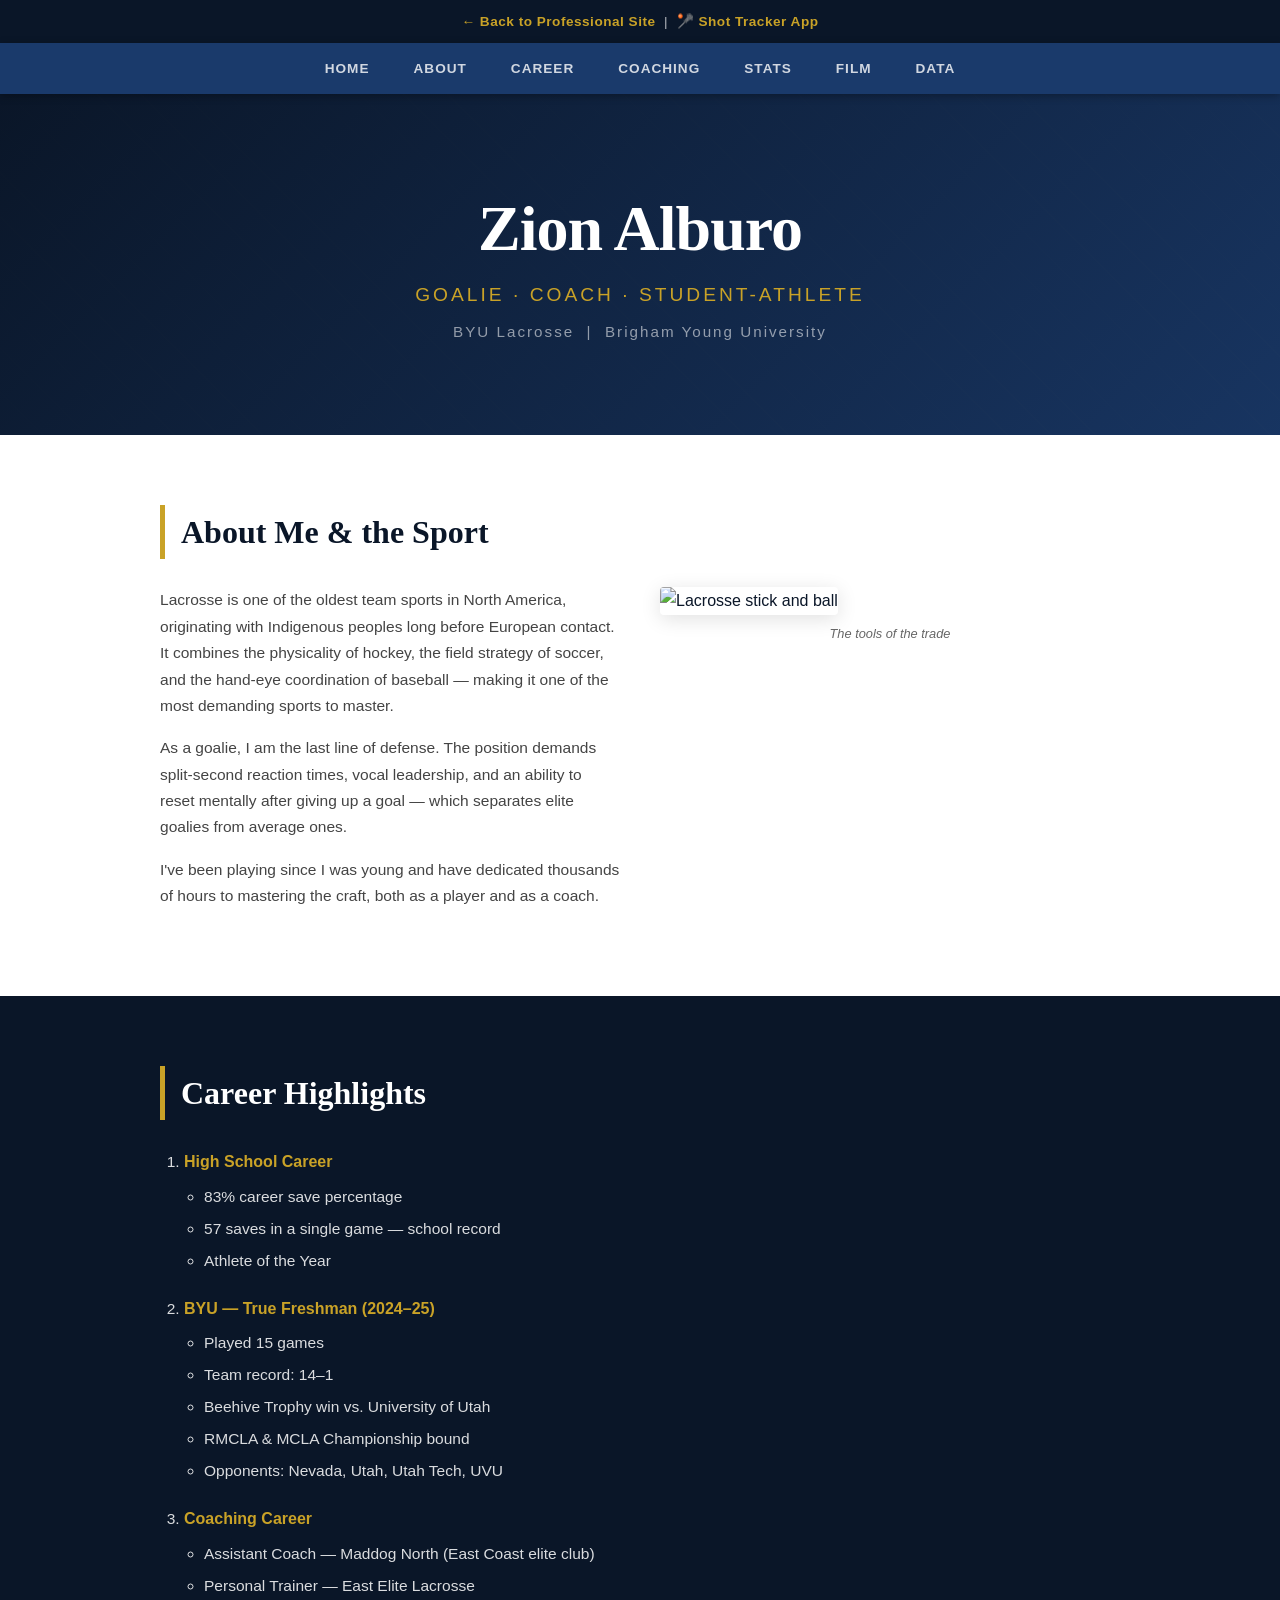
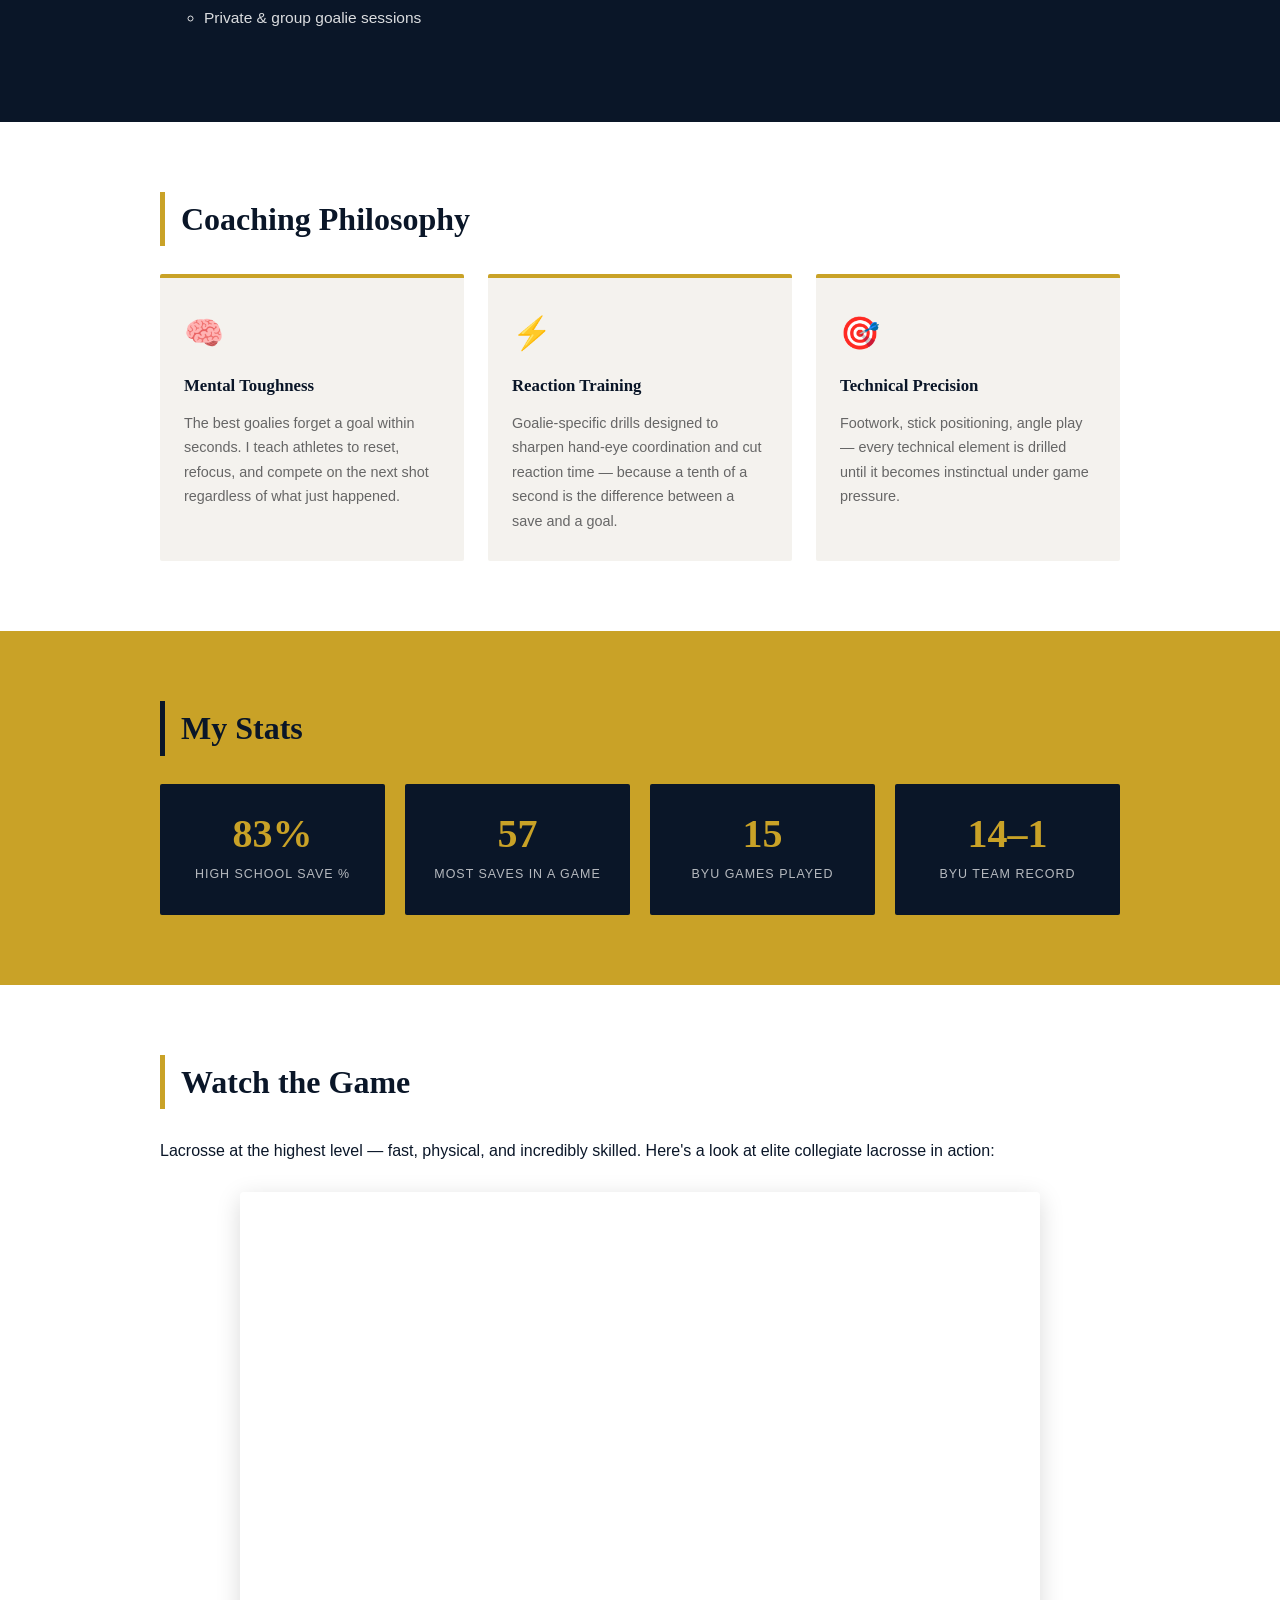
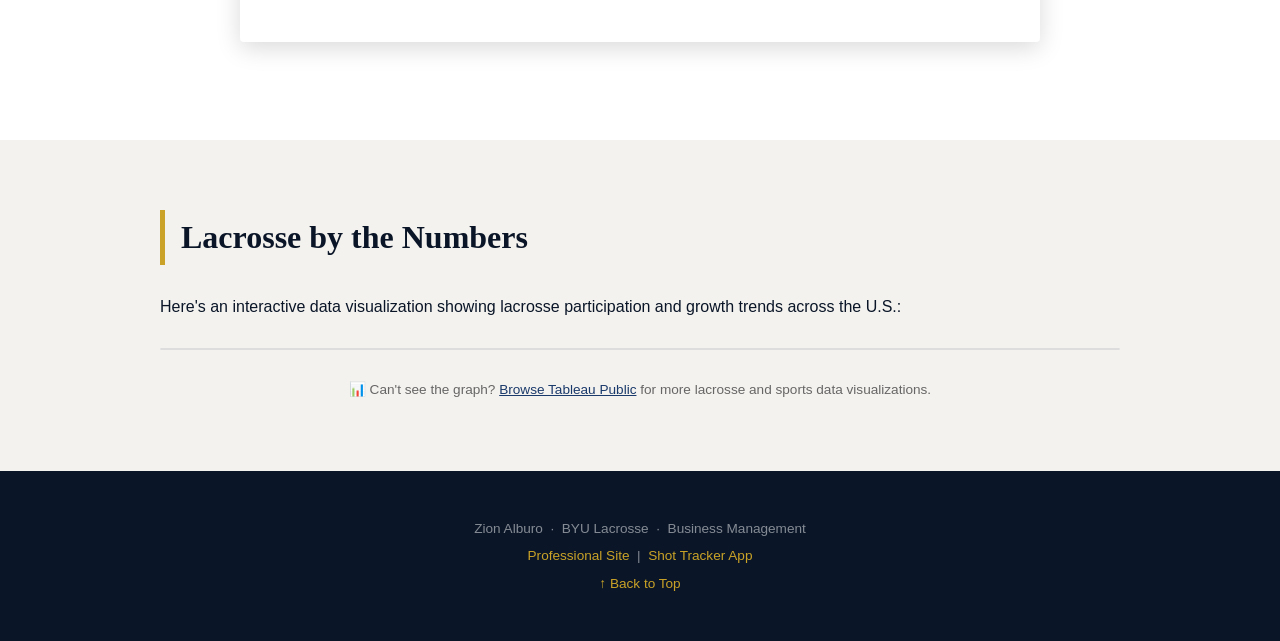
==== lacrosse.html @ 1506239b "Add files via upload" ====
<!DOCTYPE html>
<html lang="en">
<head>
  <meta charset="UTF-8" />
  <meta name="viewport" content="width=device-width, initial-scale=1.0"/>
  <title>Zion's Lacrosse Page</title>
  <link rel="stylesheet" href="lacrosse-style.css" />
</head>
<body>

  <!-- Navigation back to professional pages -->
  <div class="top-bar">
    <a href="index.html">← Back to Professional Site</a>
    &nbsp;|&nbsp;
    <a href="shot-tracker.html">🥍 Shot Tracker App</a>
  </div>

  <!-- On-page anchor nav -->
  <nav class="scratch-nav">
    <a href="#top">Home</a>
    <a href="#about">About</a>
    <a href="#career">Career</a>
    <a href="#coaching">Coaching</a>
    <a href="#stats">Stats</a>
    <a href="#video">Film</a>
    <a href="#graph">Data</a>
  </nav>

  <!-- Hero -->
  <div id="top" class="hero-section">
    <div class="hero-content">
      <h1>Zion Alburo</h1>
      <p class="hero-sub">Goalie · Coach · Student-Athlete</p>
      <p class="hero-sub2">BYU Lacrosse &nbsp;|&nbsp; Brigham Young University</p>
    </div>
  </div>

  <!-- About -->
  <div id="about" class="content-section">
    <div class="section-inner">
      <h2>About Me &amp; the Sport</h2>
      <div class="about-grid">
        <div class="about-text">
          <p>Lacrosse is one of the oldest team sports in North America, originating with Indigenous peoples long before European contact. It combines the physicality of hockey, the field strategy of soccer, and the hand-eye coordination of baseball — making it one of the most demanding sports to master.</p>
          <p>As a goalie, I am the last line of defense. The position demands split-second reaction times, vocal leadership, and an ability to reset mentally after giving up a goal — which separates elite goalies from average ones.</p>
          <p>I've been playing since I was young and have dedicated thousands of hours to mastering the craft, both as a player and as a coach.</p>
        </div>
        <div class="about-image">
          <img src="https://upload.wikimedia.org/wikipedia/commons/thumb/3/38/Lacrosse_stick_and_ball.jpg/640px-Lacrosse_stick_and_ball.jpg" alt="Lacrosse stick and ball" />
          <p class="img-caption">The tools of the trade</p>
        </div>
      </div>
    </div>
  </div>

  <!-- Career Highlights -->
  <div id="career" class="career-section">
    <div class="section-inner">
      <h2>Career Highlights</h2>

      <!-- Ordered list with embedded unordered list -->
      <ol class="career-list">
        <li>
          <strong>High School Career</strong>
          <ul>
            <li>83% career save percentage</li>
            <li>57 saves in a single game — school record</li>
            <li>Athlete of the Year</li>
          </ul>
        </li>
        <li>
          <strong>BYU — True Freshman (2024–25)</strong>
          <ul>
            <li>Played 15 games</li>
            <li>Team record: 14–1</li>
            <li>Beehive Trophy win vs. University of Utah</li>
            <li>RMCLA & MCLA Championship bound</li>
            <li>Opponents: Nevada, Utah, Utah Tech, UVU</li>
          </ul>
        </li>
        <li>
          <strong>Coaching Career</strong>
          <ul>
            <li>Assistant Coach — Maddog North (East Coast elite club)</li>
            <li>Personal Trainer — East Elite Lacrosse</li>
            <li>Private &amp; group goalie sessions</li>
          </ul>
        </li>
      </ol>
    </div>
  </div>

  <!-- Coaching -->
  <div id="coaching" class="content-section">
    <div class="section-inner">
      <h2>Coaching Philosophy</h2>
      <div class="coaching-grid">
        <div class="coaching-card">
          <div class="coaching-icon">🧠</div>
          <h3>Mental Toughness</h3>
          <p>The best goalies forget a goal within seconds. I teach athletes to reset, refocus, and compete on the next shot regardless of what just happened.</p>
        </div>
        <div class="coaching-card">
          <div class="coaching-icon">⚡</div>
          <h3>Reaction Training</h3>
          <p>Goalie-specific drills designed to sharpen hand-eye coordination and cut reaction time — because a tenth of a second is the difference between a save and a goal.</p>
        </div>
        <div class="coaching-card">
          <div class="coaching-icon">🎯</div>
          <h3>Technical Precision</h3>
          <p>Footwork, stick positioning, angle play — every technical element is drilled until it becomes instinctual under game pressure.</p>
        </div>
      </div>
    </div>
  </div>

  <!-- Stats -->
  <div id="stats" class="stats-section">
    <div class="section-inner">
      <h2>My Stats</h2>
      <div class="stats-grid">
        <div class="stat-box">
          <span class="stat-num">83%</span>
          <span class="stat-lbl">High School Save %</span>
        </div>
        <div class="stat-box">
          <span class="stat-num">57</span>
          <span class="stat-lbl">Most Saves in a Game</span>
        </div>
        <div class="stat-box">
          <span class="stat-num">15</span>
          <span class="stat-lbl">BYU Games Played</span>
        </div>
        <div class="stat-box">
          <span class="stat-num">14–1</span>
          <span class="stat-lbl">BYU Team Record</span>
        </div>
      </div>
    </div>
  </div>

  <!-- Video -->
  <div id="video" class="content-section">
    <div class="section-inner">
      <h2>Watch the Game</h2>
      <p>Lacrosse at the highest level — fast, physical, and incredibly skilled. Here's a look at elite collegiate lacrosse in action:</p>
      <div class="video-wrap">
        <iframe
          width="800"
          height="450"
          src="https://www.youtube.com/embed/gV1KN4jLEVA"
          title="Lacrosse Highlights"
          frameborder="0"
          allow="accelerometer; autoplay; clipboard-write; encrypted-media; gyroscope; picture-in-picture"
          allowfullscreen>
        </iframe>
      </div>
    </div>
  </div>

  <!-- Tableau Graph -->
  <div id="graph" class="content-section">
    <div class="section-inner">
      <h2>Lacrosse by the Numbers</h2>
      <p>Here's an interactive data visualization showing lacrosse participation and growth trends across the U.S.:</p>
      <div class="tableau-wrap">
        <div class='tableauPlaceholder' id='viz1' style='position: relative'>
          <noscript>
            <a href='#'>
              <img alt='Lacrosse Data' src='https://public.tableau.com/static/images/La/LacrosseParticipation/Sheet1/1_rss.png' style='border: none' />
            </a>
          </noscript>
          <object class='tableauViz' style='display:none;'>
            <param name='host_url' value='https%3A%2F%2Fpublic.tableau.com%2F' />
            <param name='embed_code_version' value='3' />
            <param name='site_root' value='' />
            <param name='name' value='SportsParticipation_17099862791840/Dashboard1' />
            <param name='tabs' value='no' />
            <param name='toolbar' value='yes' />
            <param name='animate_transition' value='yes' />
            <param name='display_static_image' value='yes' />
            <param name='display_spinner' value='yes' />
            <param name='display_overlay' value='yes' />
            <param name='display_count' value='yes' />
            <param name='language' value='en-US' />
          </object>
        </div>
        <script type='text/javascript'>
          var divElement = document.getElementById('viz1');
          var vizElement = divElement.getElementsByTagName('object')[0];
          vizElement.style.width='100%';
          vizElement.style.height='500px';
          var scriptElement = document.createElement('script');
          scriptElement.src = 'https://public.tableau.com/javascripts/api/viz_v1.js';
          vizElement.parentNode.insertBefore(scriptElement, vizElement);
        </script>
      </div>
      <p class="tableau-note">📊 Can't see the graph? <a href="https://public.tableau.com/app/discover" target="_blank">Browse Tableau Public</a> for more lacrosse and sports data visualizations.</p>
    </div>
  </div>

  <!-- Footer -->
  <footer class="scratch-footer">
    <p>Zion Alburo &nbsp;·&nbsp; BYU Lacrosse &nbsp;·&nbsp; Business Management</p>
    <p><a href="index.html">Professional Site</a> &nbsp;|&nbsp; <a href="shot-tracker.html">Shot Tracker App</a></p>
    <p><a href="#top">↑ Back to Top</a></p>
  </footer>

</body>
</html>
---- lacrosse-style.css ----
/* =============================================
   lacrosse-style.css
   Custom stylesheet for Zion Alburo's Lacrosse Page
   ============================================= */

/* === CSS Variables === */
:root {
  --navy: #0a1628;
  --royal: #1a3a6b;
  --gold: #c9a227;
  --light-gold: #f0d080;
  --cream: #faf8f2;
  --white: #ffffff;
  --gray: #666;
  --light-gray: #f4f2ee;
  --font-display: 'Georgia', 'Times New Roman', serif;
  --font-body: 'Trebuchet MS', 'Gill Sans', sans-serif;
}

/* === Reset & Base === */
* {
  box-sizing: border-box;
  margin: 0;
  padding: 0;
}

body {
  font-family: var(--font-body);
  background-color: var(--cream);
  color: var(--navy);
  line-height: 1.7;
}

/* === Top Bar === */
.top-bar {
  background-color: var(--navy);
  color: rgba(255,255,255,0.7);
  text-align: center;
  padding: 10px 20px;
  font-size: 0.85rem;
  letter-spacing: 0.5px;
}

.top-bar a {
  color: var(--gold);
  text-decoration: none;
  font-weight: bold;
}

.top-bar a:hover {
  color: var(--light-gold);
  text-decoration: underline;
}

/* === Scratch Nav === */
.scratch-nav {
  background-color: var(--royal);
  display: flex;
  justify-content: center;
  flex-wrap: wrap;
  gap: 0;
  position: sticky;
  top: 0;
  z-index: 100;
  box-shadow: 0 2px 8px rgba(0,0,0,0.3);
}

.scratch-nav a {
  color: rgba(255,255,255,0.8);
  text-decoration: none;
  padding: 14px 22px;
  font-size: 0.85rem;
  letter-spacing: 1px;
  text-transform: uppercase;
  transition: background 0.2s, color 0.2s;
  font-weight: bold;
}

.scratch-nav a:hover {
  background: var(--gold);
  color: var(--navy);
}

/* === Hero Section (div 1) === */
.hero-section {
  background-color: var(--navy);
  background-image:
    linear-gradient(135deg, rgba(10,22,40,0.92) 0%, rgba(26,58,107,0.85) 100%),
    repeating-linear-gradient(
      45deg,
      transparent,
      transparent 30px,
      rgba(201,162,39,0.05) 30px,
      rgba(201,162,39,0.05) 31px
    );
  color: white;
  text-align: center;
  padding: 100px 40px 90px;
}

.hero-content h1 {
  font-family: var(--font-display);
  font-size: 4rem;
  font-weight: bold;
  color: white;
  letter-spacing: -1px;
  line-height: 1.1;
}

.hero-sub {
  color: var(--gold);
  font-size: 1.2rem;
  letter-spacing: 3px;
  text-transform: uppercase;
  margin-top: 14px;
}

.hero-sub2 {
  color: rgba(255,255,255,0.55);
  font-size: 0.95rem;
  letter-spacing: 2px;
  margin-top: 8px;
}

/* === Content Section (div 2) === */
.content-section {
  background-color: var(--white);
  padding: 70px 20px;
}

.content-section:nth-of-type(even) {
  background-color: var(--light-gray);
}

.section-inner {
  max-width: 960px;
  margin: 0 auto;
}

.section-inner h2 {
  font-family: var(--font-display);
  font-size: 2rem;
  color: var(--navy);
  border-left: 5px solid var(--gold);
  padding-left: 16px;
  margin-bottom: 28px;
}

/* === About Grid === */
.about-grid {
  display: grid;
  grid-template-columns: 1fr 1fr;
  gap: 40px;
  align-items: start;
}

.about-text p {
  margin-bottom: 16px;
  color: #444;
  font-size: 0.97rem;
}

.about-image img {
  width: 100%;
  border-radius: 4px;
  box-shadow: 0 4px 20px rgba(0,0,0,0.12);
}

.img-caption {
  text-align: center;
  font-size: 0.8rem;
  color: var(--gray);
  margin-top: 8px;
  font-style: italic;
}

/* === Career Section (div 3) === */
.career-section {
  background-color: var(--navy);
  color: white;
  padding: 70px 20px;
}

.career-section .section-inner h2 {
  color: white;
  border-left-color: var(--gold);
}

.career-list {
  font-size: 0.97rem;
  line-height: 1.8;
  padding-left: 24px;
}

.career-list li {
  margin-bottom: 20px;
  color: rgba(255,255,255,0.85);
}

.career-list strong {
  color: var(--gold);
  font-size: 1rem;
}

.career-list ul {
  margin-top: 6px;
  padding-left: 20px;
  color: rgba(255,255,255,0.7);
}

.career-list ul li {
  margin-bottom: 4px;
}

/* === Coaching Grid === */
.coaching-grid {
  display: grid;
  grid-template-columns: repeat(3, 1fr);
  gap: 24px;
  margin-top: 16px;
}

.coaching-card {
  background: var(--light-gray);
  border-top: 4px solid var(--gold);
  padding: 28px 24px;
  border-radius: 2px;
}

.coaching-icon {
  font-size: 2rem;
  margin-bottom: 12px;
}

.coaching-card h3 {
  font-family: var(--font-display);
  font-size: 1.05rem;
  color: var(--navy);
  margin-bottom: 10px;
}

.coaching-card p {
  font-size: 0.9rem;
  color: var(--gray);
  line-height: 1.7;
}

/* === Stats Section === */
.stats-section {
  background-color: var(--gold);
  padding: 70px 20px;
}

.stats-section .section-inner h2 {
  color: var(--navy);
  border-left-color: var(--navy);
}

.stats-grid {
  display: grid;
  grid-template-columns: repeat(4, 1fr);
  gap: 20px;
  margin-top: 24px;
}

.stat-box {
  background: var(--navy);
  padding: 30px 20px;
  text-align: center;
  border-radius: 2px;
  display: flex;
  flex-direction: column;
  align-items: center;
}

.stat-num {
  font-family: var(--font-display);
  font-size: 2.5rem;
  font-weight: bold;
  color: var(--gold);
  line-height: 1;
}

.stat-lbl {
  color: rgba(255,255,255,0.7);
  font-size: 0.78rem;
  text-transform: uppercase;
  letter-spacing: 1px;
  margin-top: 10px;
}

/* === Video === */
.video-wrap {
  display: flex;
  justify-content: center;
  margin: 28px 0;
}

.video-wrap iframe {
  max-width: 100%;
  border-radius: 4px;
  box-shadow: 0 6px 24px rgba(0,0,0,0.15);
}

/* === Tableau === */
.tableau-wrap {
  margin: 28px 0;
  border: 1px solid #ddd;
  border-radius: 4px;
  overflow: hidden;
}

.tableau-note {
  font-size: 0.85rem;
  color: var(--gray);
  text-align: center;
  margin-top: 12px;
}

.tableau-note a {
  color: var(--royal);
}

/* === Footer === */
.scratch-footer {
  background-color: var(--navy);
  color: rgba(255,255,255,0.5);
  text-align: center;
  padding: 44px 20px;
  font-size: 0.85rem;
  line-height: 2;
}

.scratch-footer a {
  color: var(--gold);
  text-decoration: none;
}

.scratch-footer a:hover {
  text-decoration: underline;
}

/* === Responsive === */
@media (max-width: 768px) {
  .hero-content h1 { font-size: 2.5rem; }
  .about-grid { grid-template-columns: 1fr; }
  .coaching-grid { grid-template-columns: 1fr; }
  .stats-grid { grid-template-columns: repeat(2, 1fr); }
  .video-wrap iframe { width: 100%; height: 220px; }
}
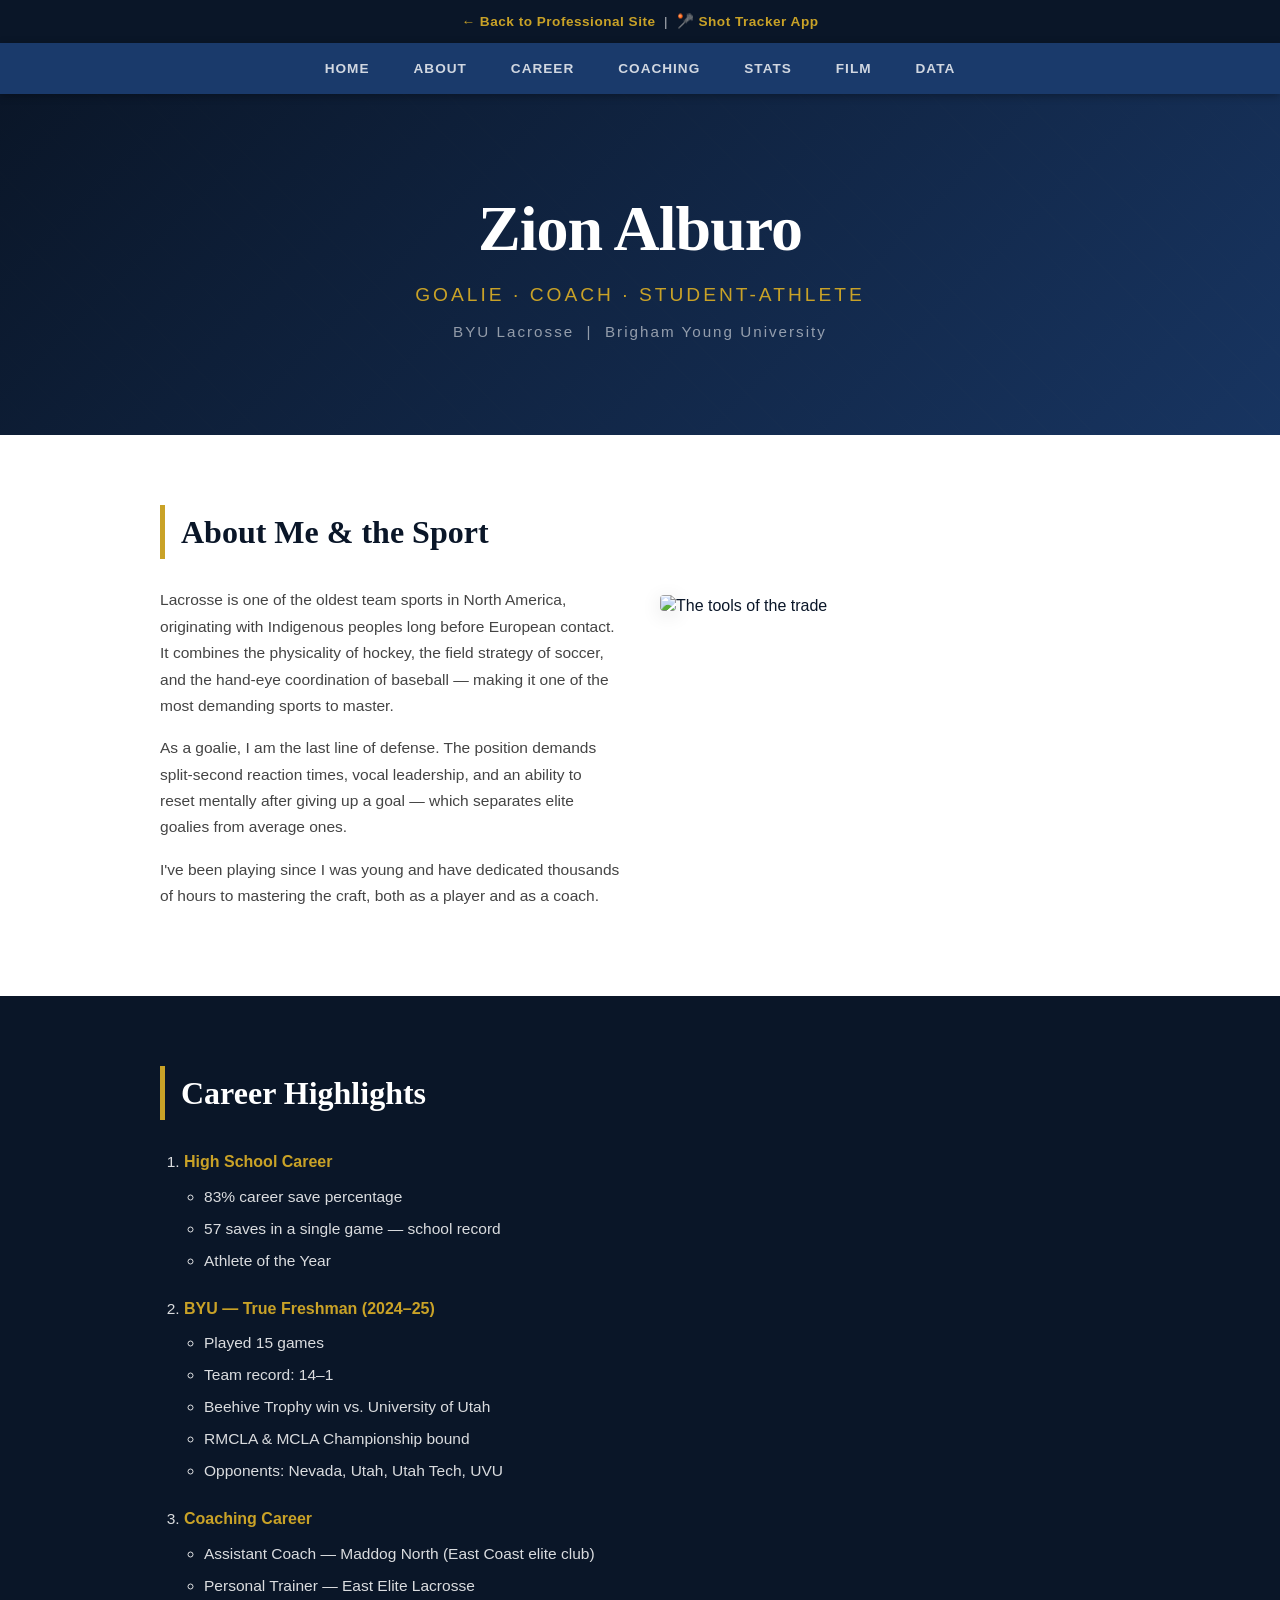
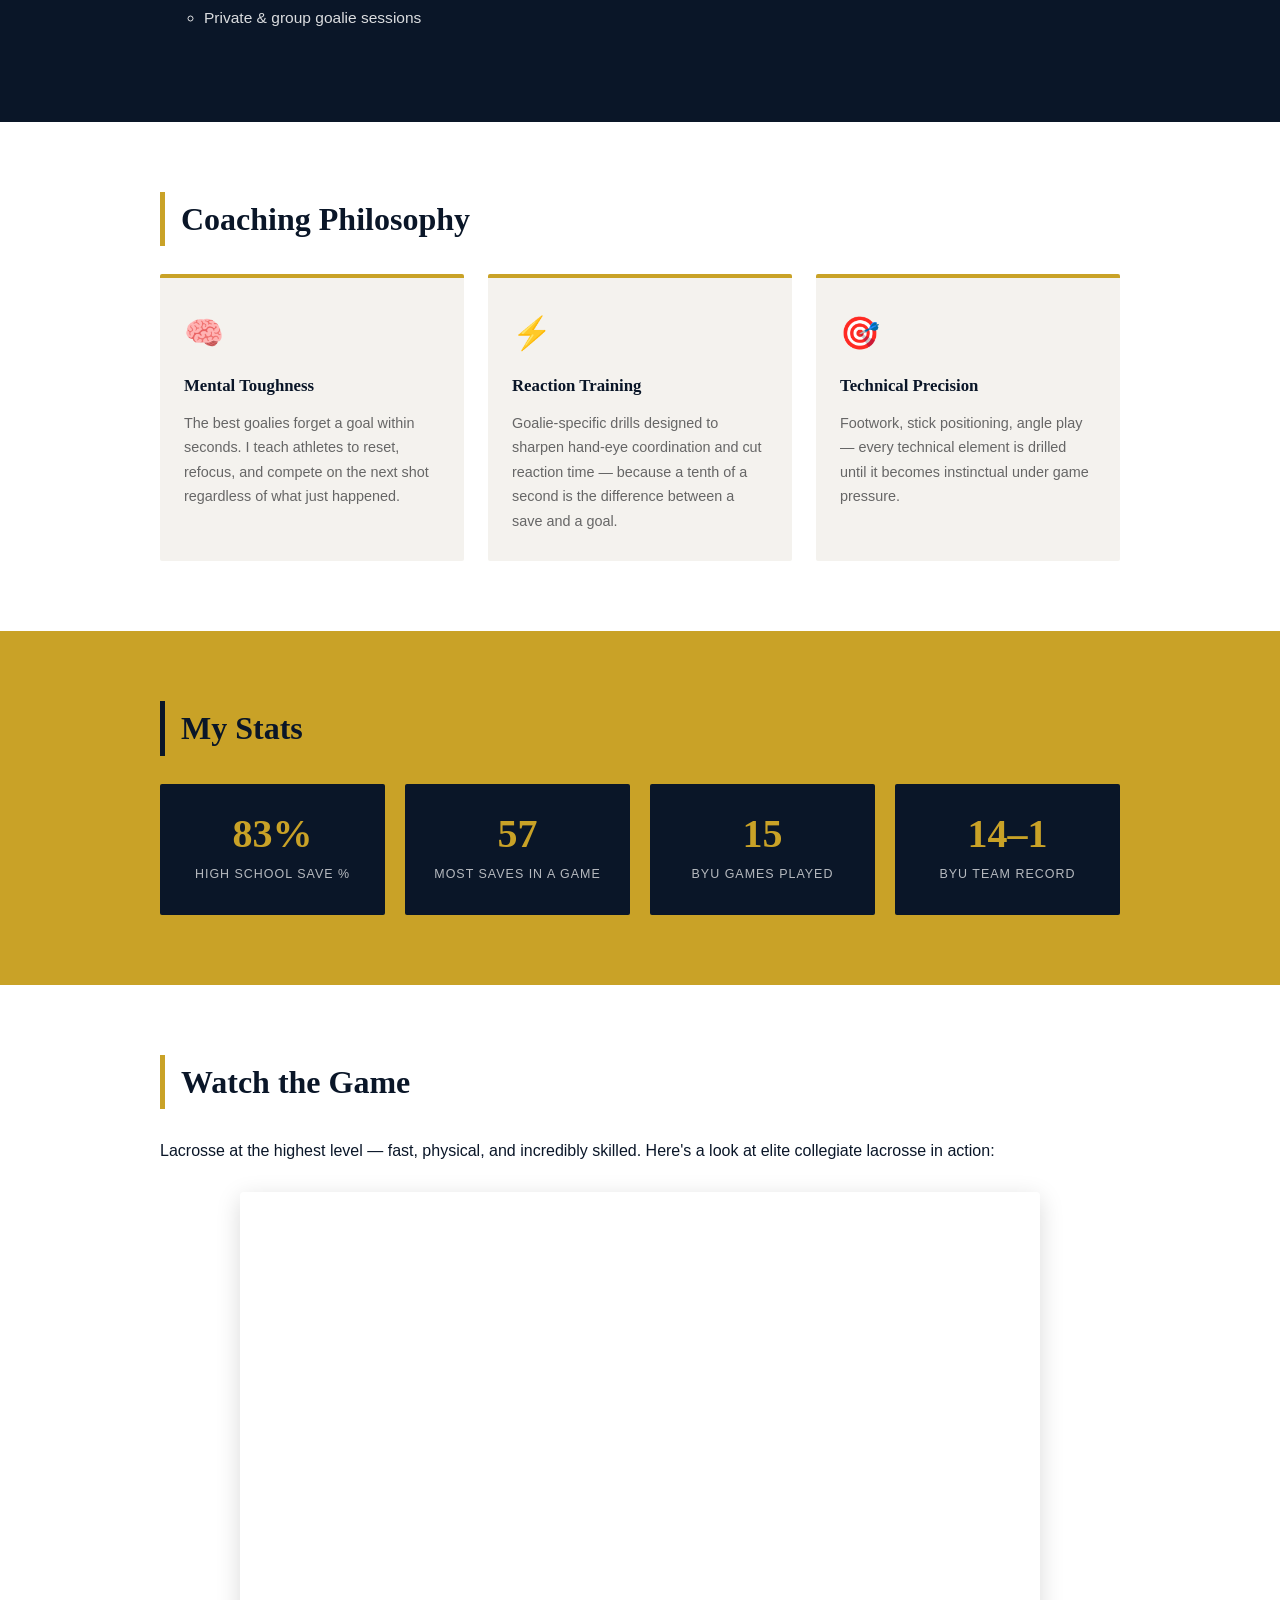
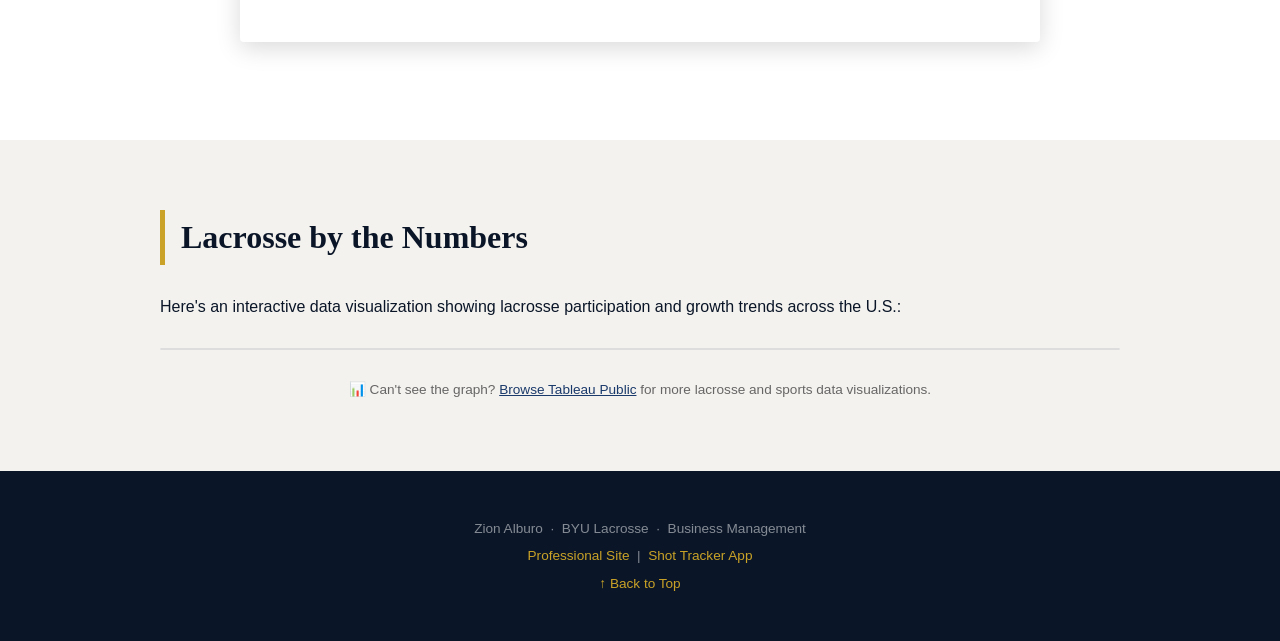
==== commit 7dde0a90: "Update lacrosse.html" ====
--- a/lacrosse.html
+++ b/lacrosse.html
@@ -46,7 +46,7 @@
           <p>I've been playing since I was young and have dedicated thousands of hours to mastering the craft, both as a player and as a coach.</p>
         </div>
         <div class="about-image">
-          <img src="https://upload.wikimedia.org/wikipedia/commons/thumb/3/38/Lacrosse_stick_and_ball.jpg/640px-Lacrosse_stick_and_ball.jpg" alt="Lacrosse stick and ball" />
+          <img src="lacrosse.jpg"
           <p class="img-caption">The tools of the trade</p>
         </div>
       </div>
@@ -148,7 +148,7 @@
         <iframe
           width="800"
           height="450"
-          src="https://www.youtube.com/embed/gV1KN4jLEVA"
+          src="https://www.youtube.com/watch?v=oYOgbxykqfY"
           title="Lacrosse Highlights"
           frameborder="0"
           allow="accelerometer; autoplay; clipboard-write; encrypted-media; gyroscope; picture-in-picture"
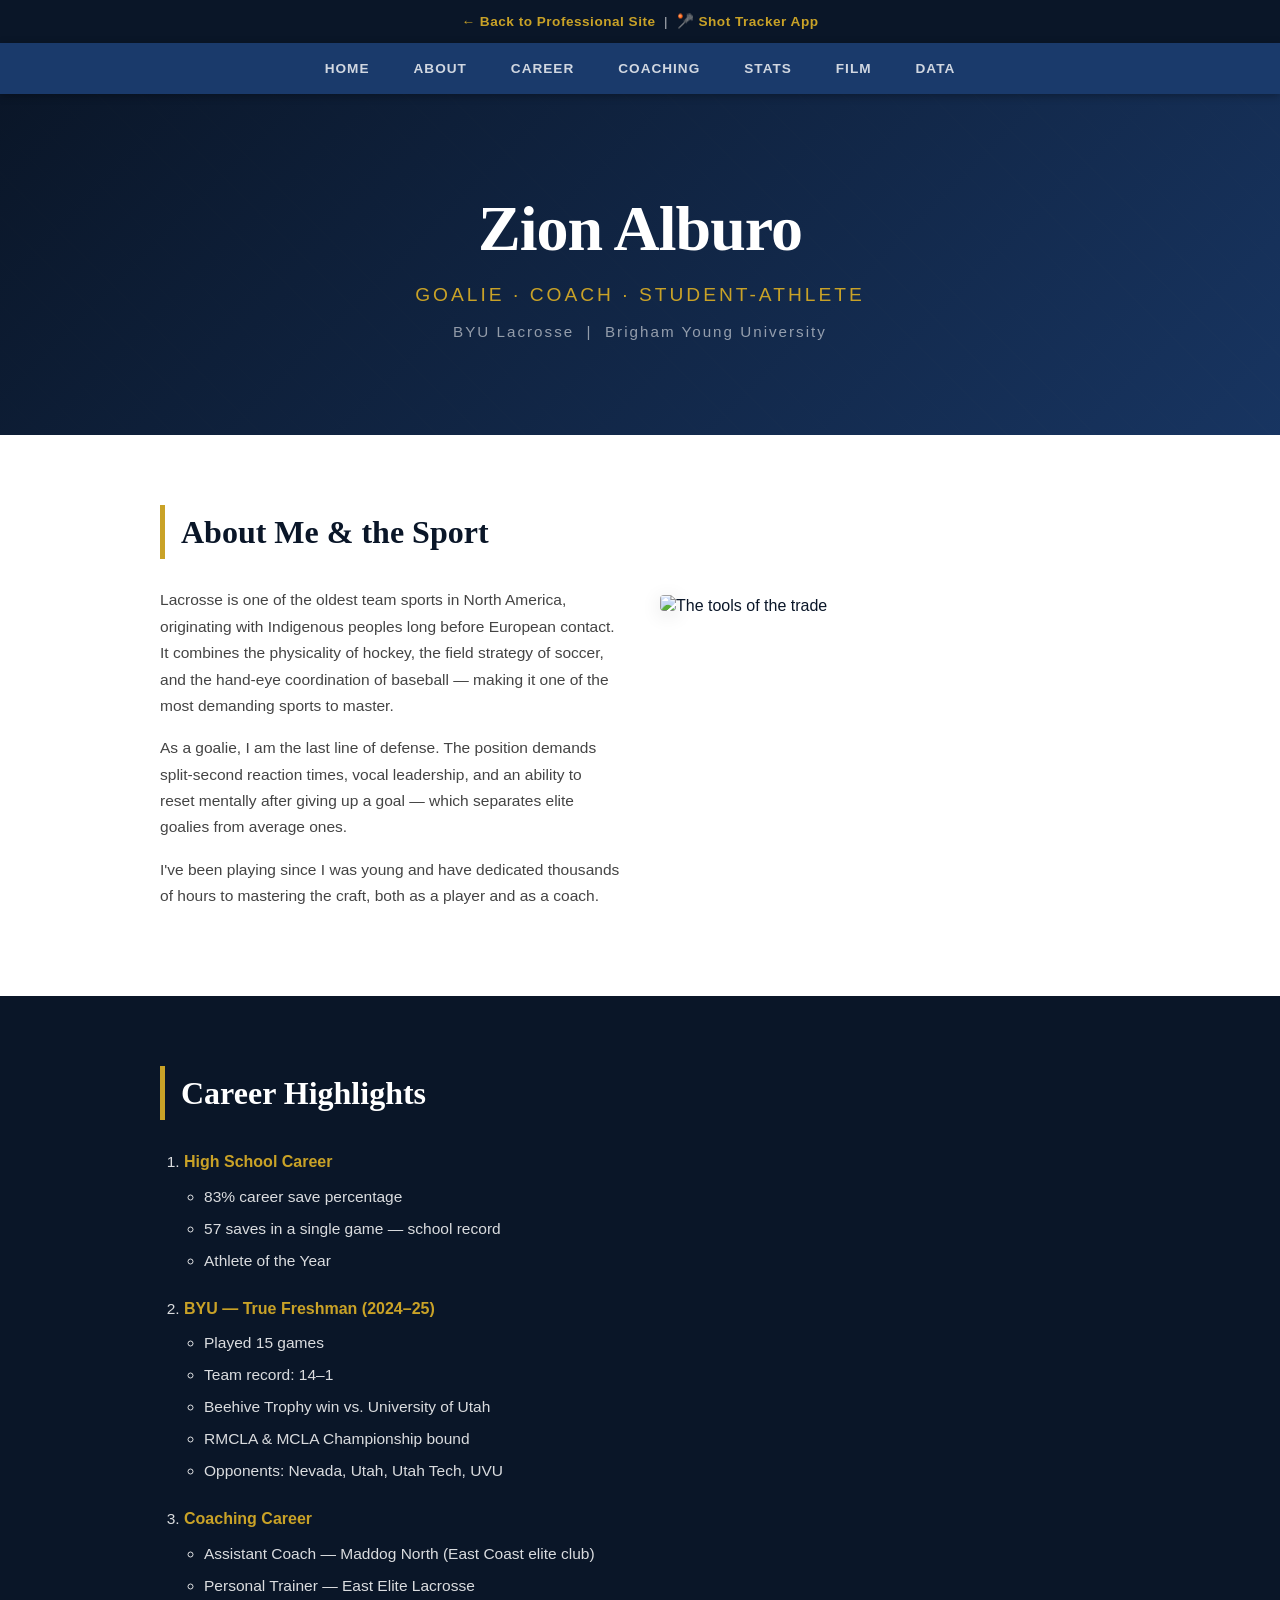
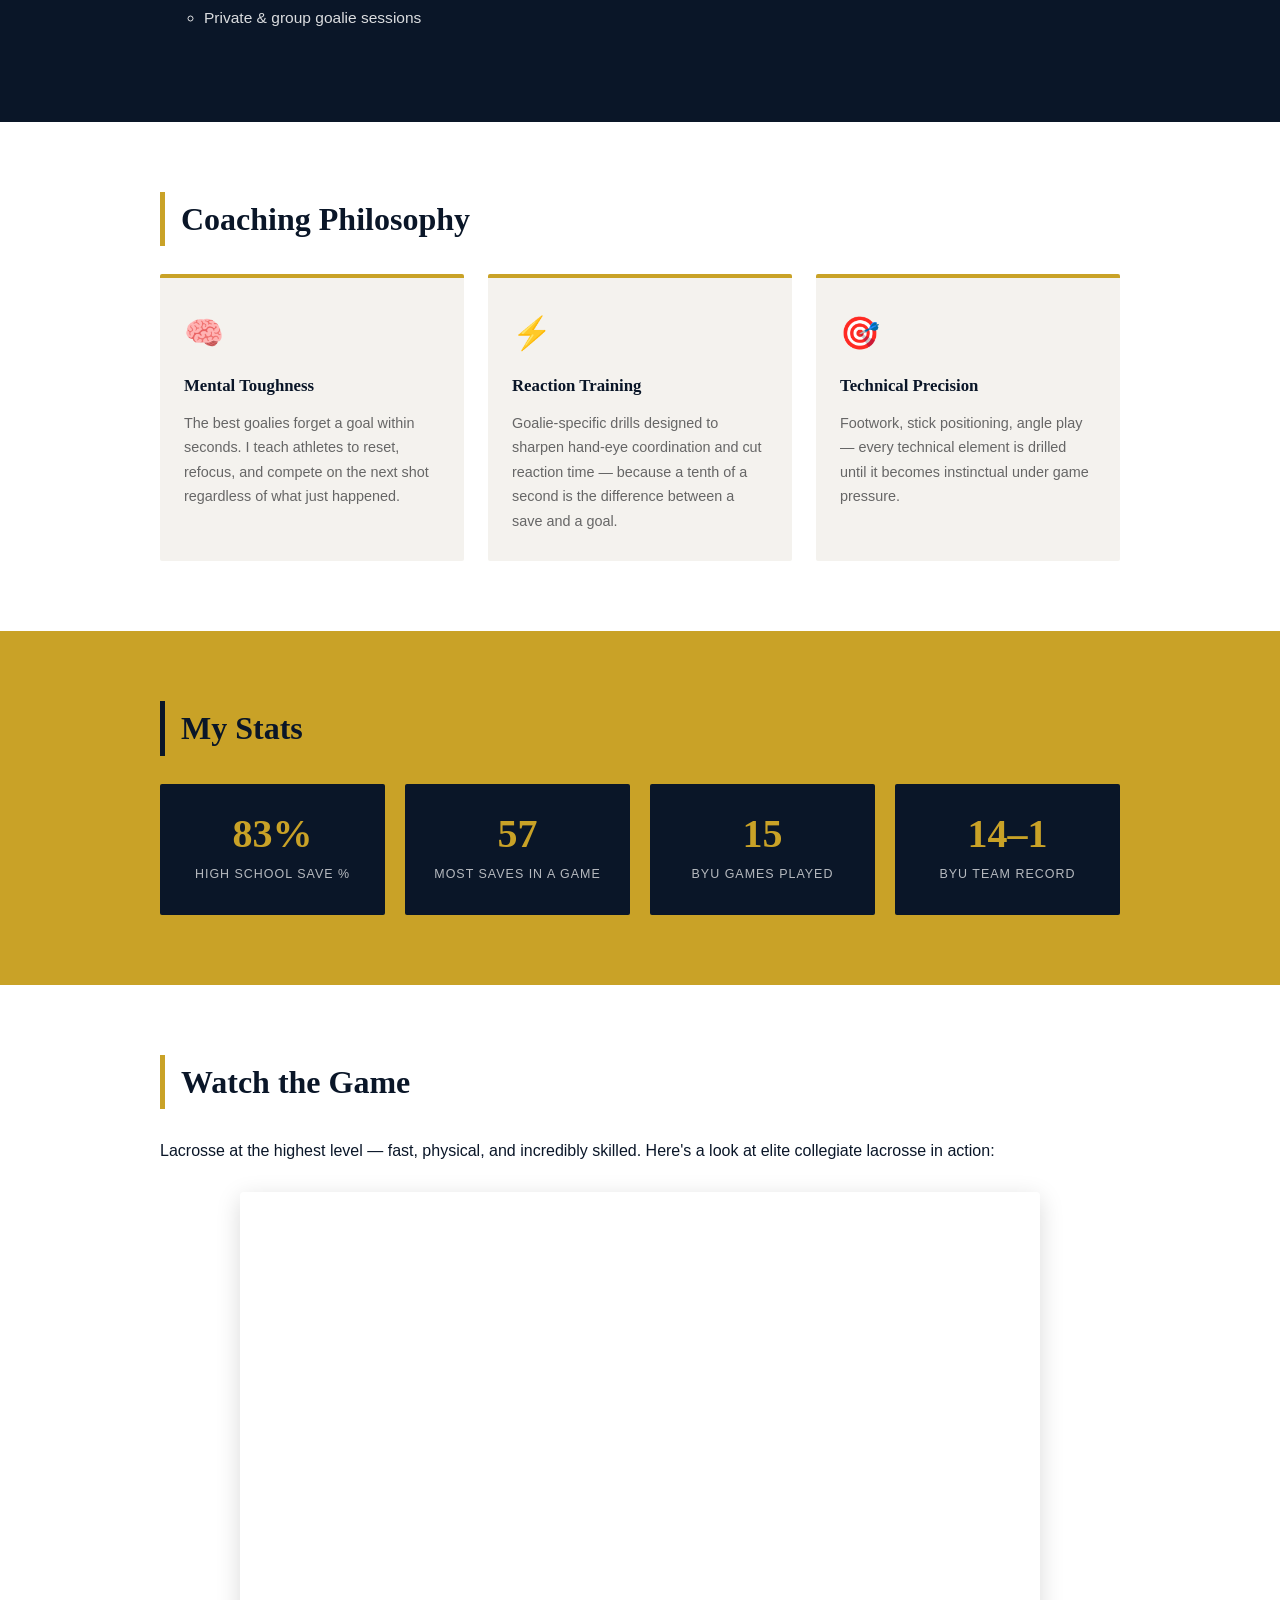
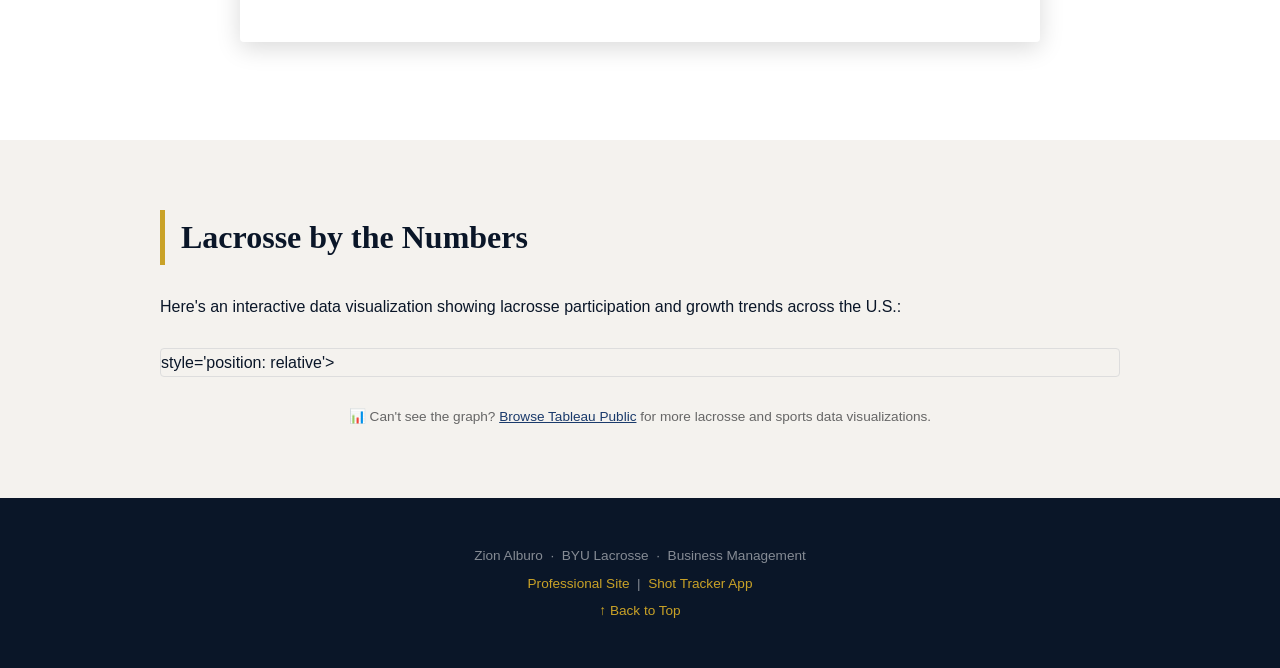
==== commit 88a34a5d: "Update lacrosse.html" ====
--- a/lacrosse.html
+++ b/lacrosse.html
@@ -164,7 +164,7 @@
       <h2>Lacrosse by the Numbers</h2>
       <p>Here's an interactive data visualization showing lacrosse participation and growth trends across the U.S.:</p>
       <div class="tableau-wrap">
-        <div class='tableauPlaceholder' id='viz1' style='position: relative'>
+        <div class='tableauPlaceholder' id='viz1776724391712' style='position: relative'><noscript><a href='#'><img alt='Geography of lacrosse - 16 ' src='https:&#47;&#47;public.tableau.com&#47;static&#47;images&#47;il&#47;ilgeography&#47;Geographyoflacrosse&#47;1_rss.png' style='border: none' /></a></noscript><object class='tableauViz'  style='display:none;'><param name='host_url' value='https%3A%2F%2Fpublic.tableau.com%2F' /> <param name='embed_code_version' value='3' /> <param name='site_root' value='' /><param name='name' value='ilgeography&#47;Geographyoflacrosse' /><param name='tabs' value='no' /><param name='toolbar' value='yes' /><param name='static_image' value='https:&#47;&#47;public.tableau.com&#47;static&#47;images&#47;il&#47;ilgeography&#47;Geographyoflacrosse&#47;1.png' /> <param name='animate_transition' value='yes' /><param name='display_static_image' value='yes' /><param name='display_spinner' value='yes' /><param name='display_overlay' value='yes' /><param name='display_count' value='yes' /><param name='language' value='en-US' /></object></div><script type='text/javascript'>var divElement = document.getElementById('viz1776724391712');var vizElement = divElement.getElementsByTagName('object')[0];vizElement.style.width='100%';vizElement.style.height=(divElement.offsetWidth*0.75)+'px';var scriptElement = document.createElement('script');scriptElement.src = 'https://public.tableau.com/javascripts/api/viz_v1.js';vizElement.parentNode.insertBefore(scriptElement, vizElement);</script> style='position: relative'>
           <noscript>
             <a href='#'>
               <img alt='Lacrosse Data' src='https://public.tableau.com/static/images/La/LacrosseParticipation/Sheet1/1_rss.png' style='border: none' />
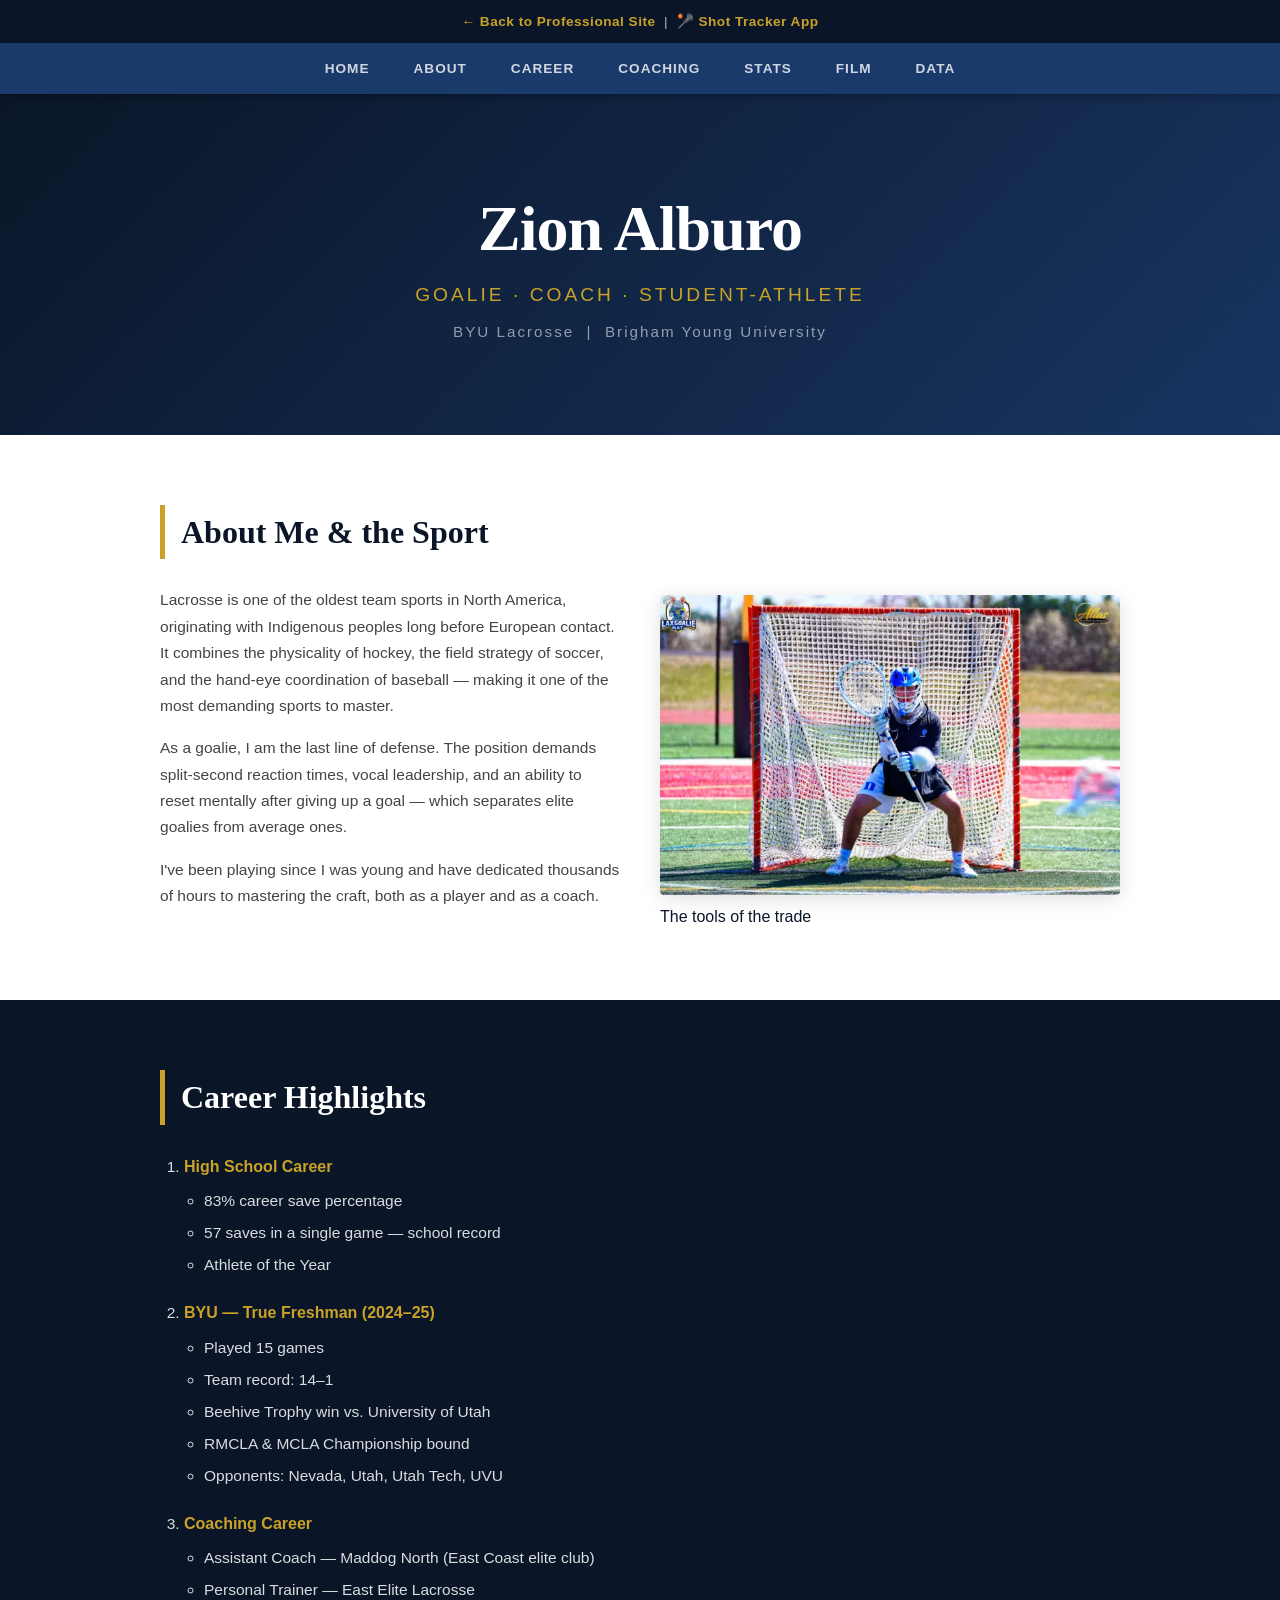
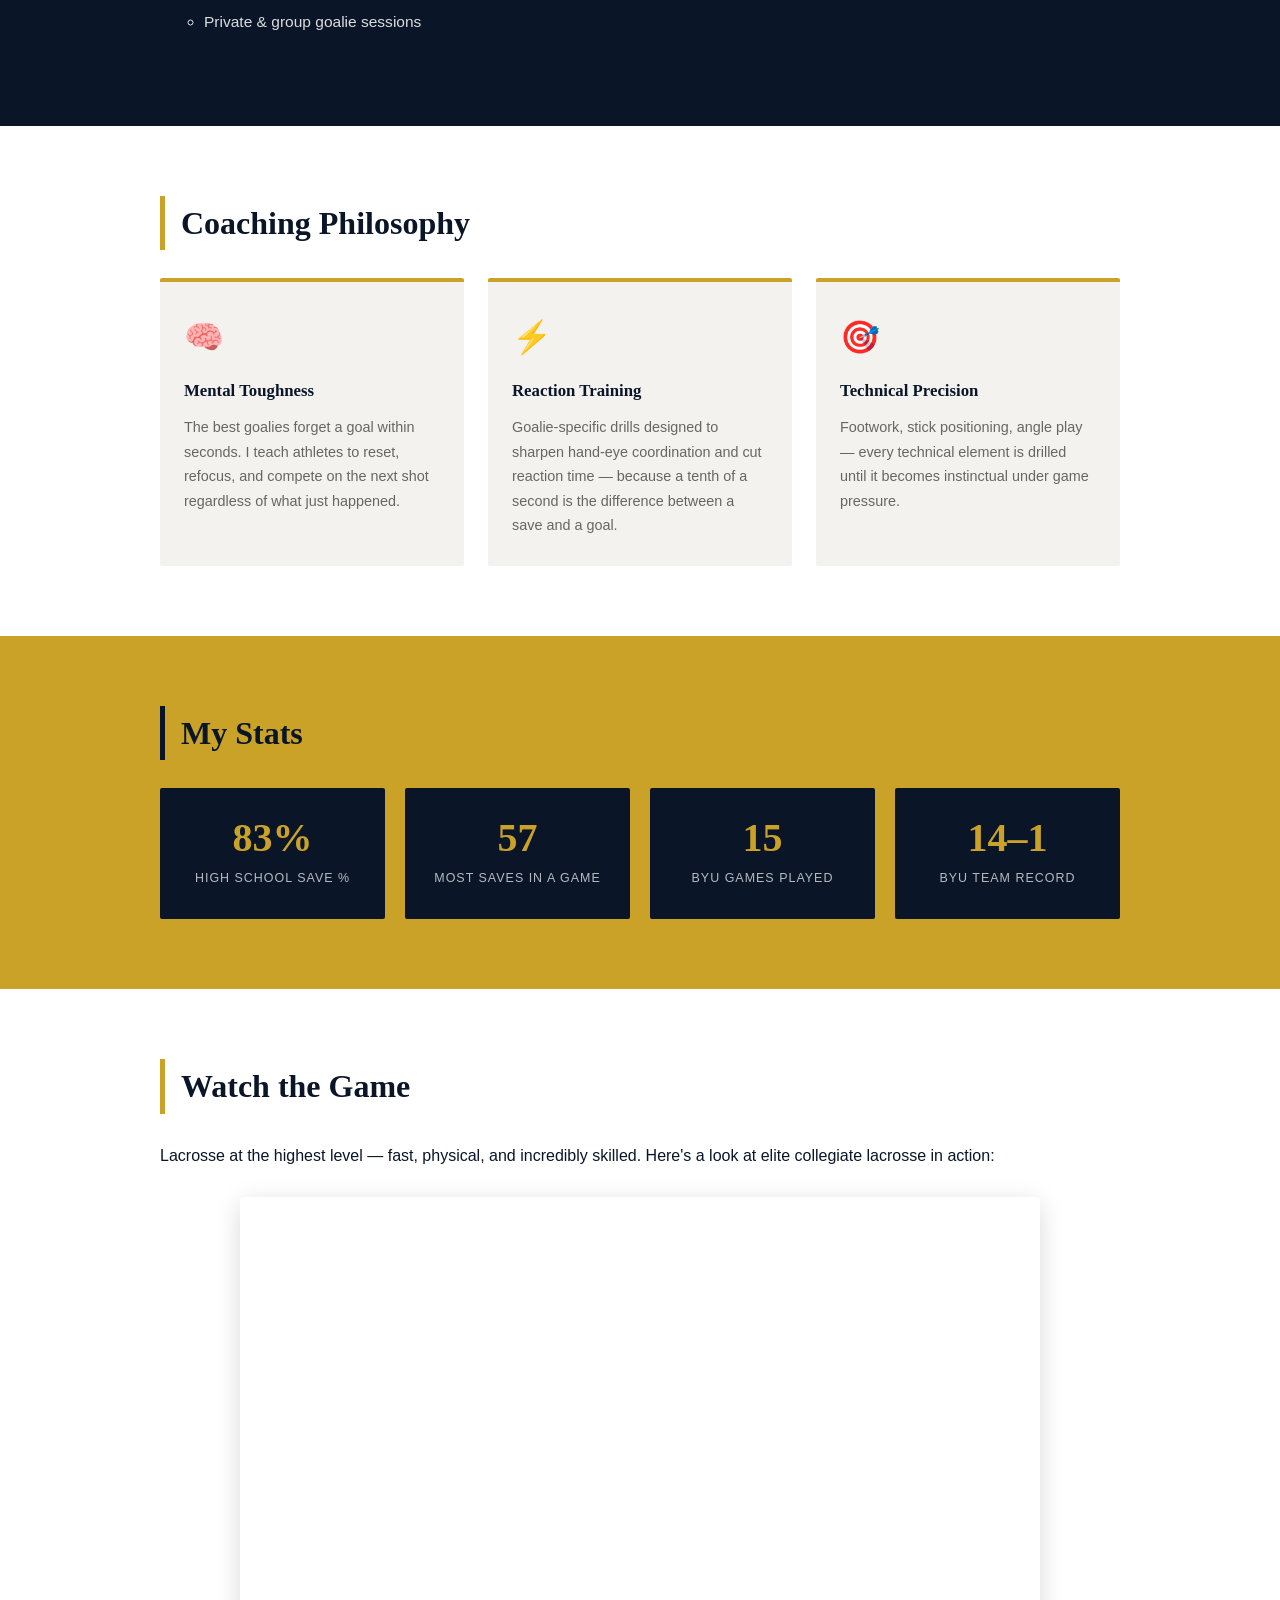
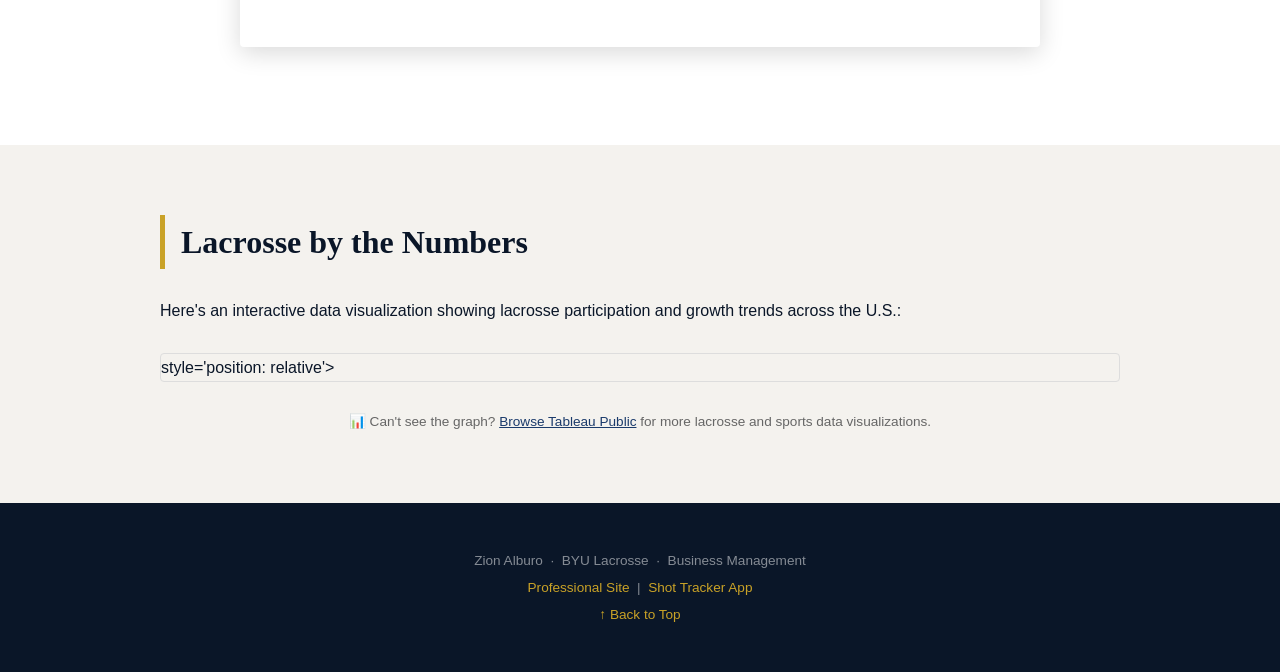
==== commit 28e93954: "Update lacrosse.html" ====
--- a/lacrosse.html
+++ b/lacrosse.html
@@ -46,7 +46,7 @@
           <p>I've been playing since I was young and have dedicated thousands of hours to mastering the craft, both as a player and as a coach.</p>
         </div>
         <div class="about-image">
-          <img src="lacrosse.jpg"
+          <img src="goalie.jpeg"
           <p class="img-caption">The tools of the trade</p>
         </div>
       </div>
@@ -148,7 +148,7 @@
         <iframe
           width="800"
           height="450"
-          src="https://www.youtube.com/watch?v=oYOgbxykqfY"
+          src="https://www.youtube.com/embed/oYOgbxykqfY"
           title="Lacrosse Highlights"
           frameborder="0"
           allow="accelerometer; autoplay; clipboard-write; encrypted-media; gyroscope; picture-in-picture"
